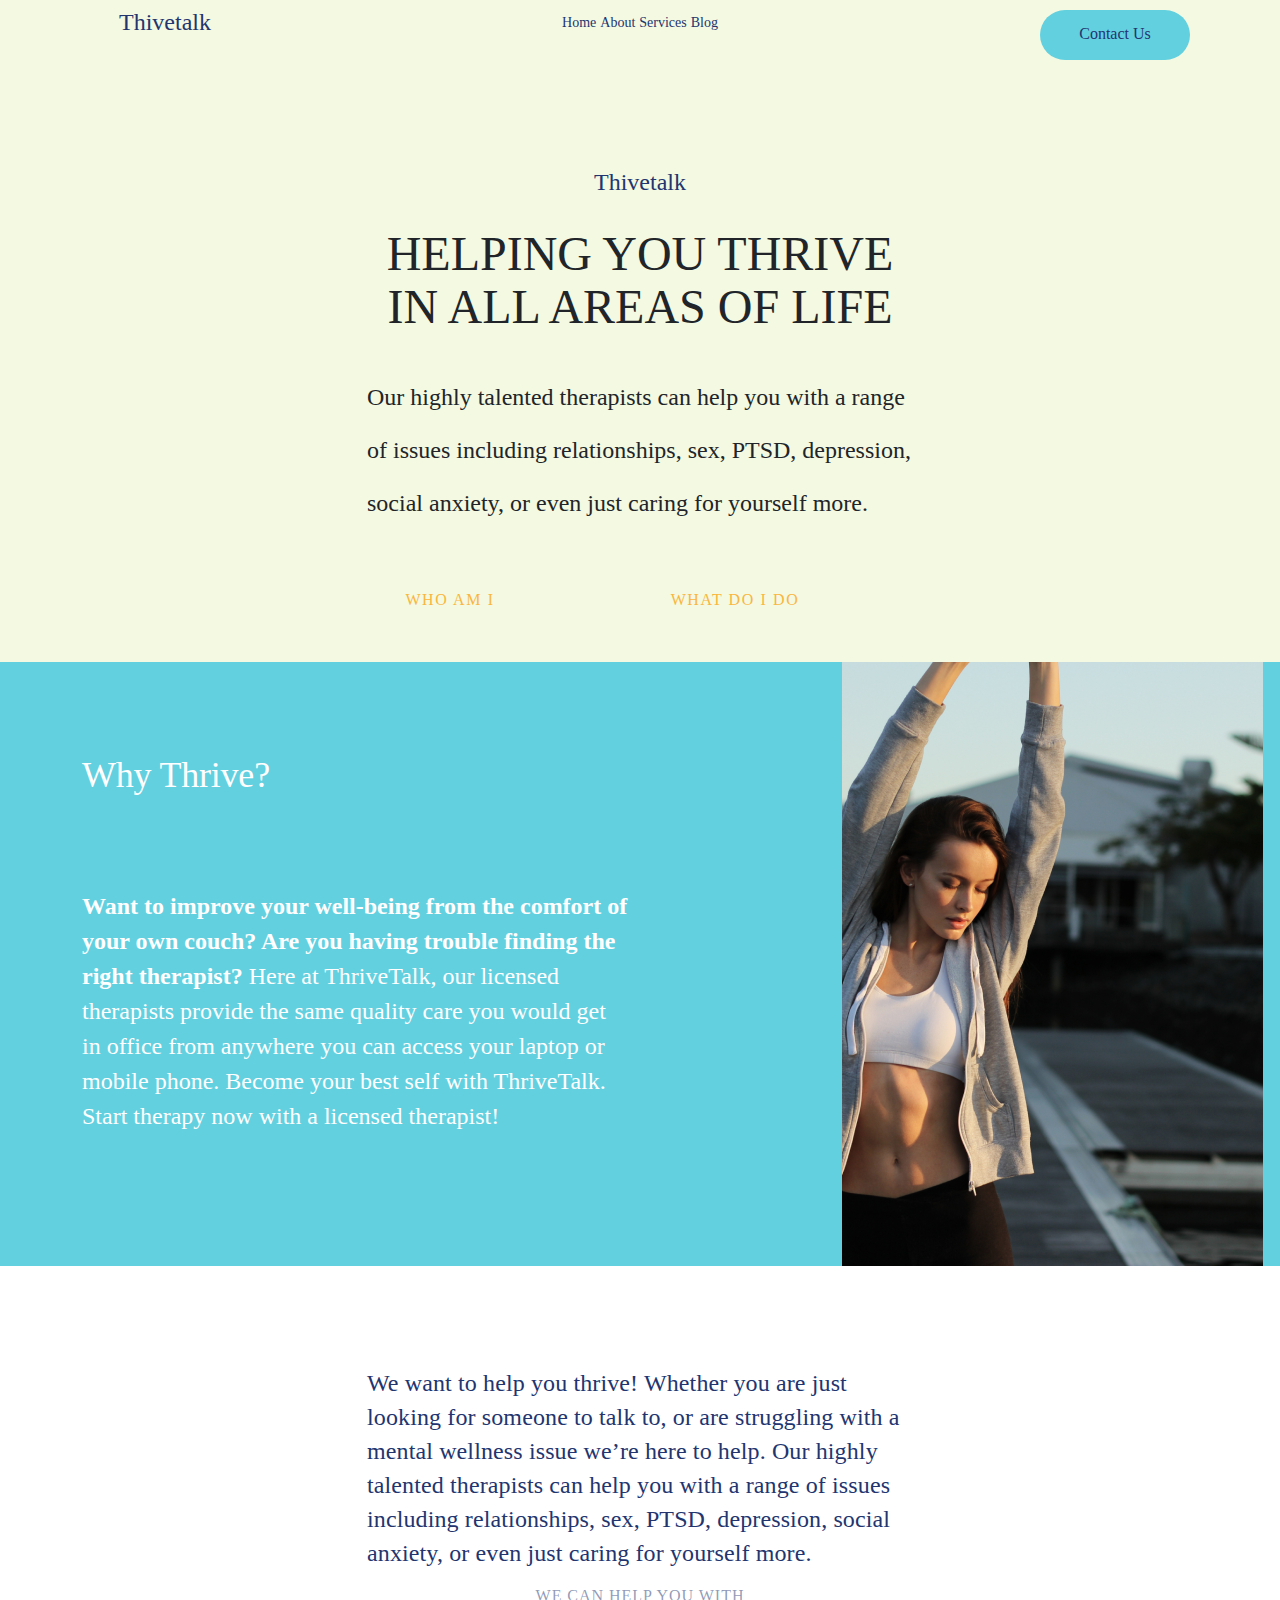
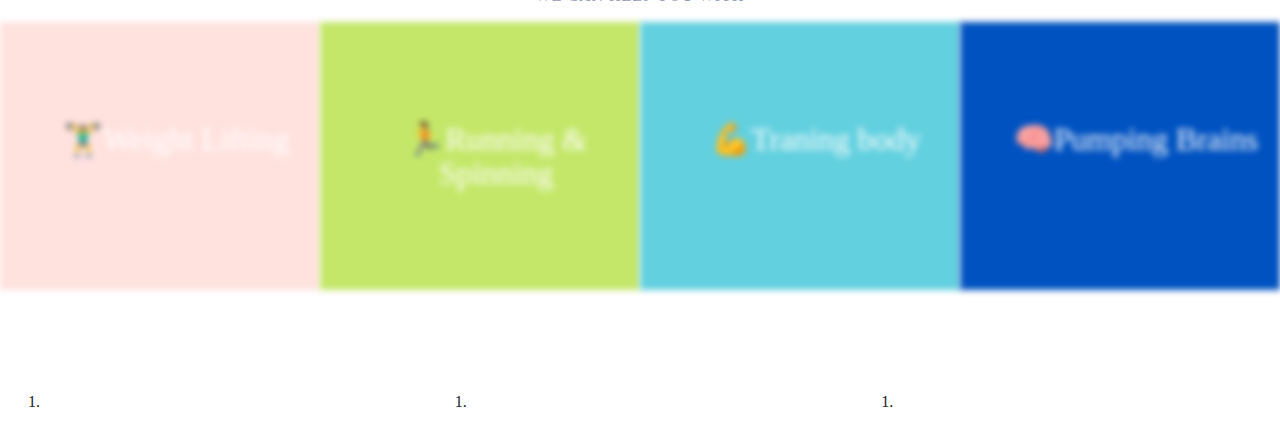
==== My_site_1/src/index.html @ 9a718f10 "Обновил сайт" ====
<!DOCTYPE html>
<html>
    <head>
        <meta charset="utf-8">
        <meta http-equiv="X-UA-Compatible" content="IE=edge">
        <title></title>
        <meta name="description" content="">
        <meta name="viewport" content="width=device-width, initial-scale=1">
        <link rel="stylesheet" href="css/normalize.css">
        <link rel="stylesheet" href="css/main.css">
        <link rel="stylesheet" href="css/bootstrap.css">
        <style>
            a{
                text-decoration: none;
            }
        </style>
    </head>
    <body>
        <div class="section box1">
            <div class="container">
                <div class="row">
                    <div class="col-lg-2 col-md-3 col-sm-3 text-center">
                        <div class="link-ease-in-out c1">
                            <a href="#" class="header-1">Thivetalk</a>
                        </div>
                    </div>
                    <div class="col-lg-4 offset-lg-2 col-md-4 offset-md-1 col-sm-6 offset-sm-0 text-center a1">
                        <div class="link-ease-in-out c1">
                            <a href="#" class="header-2">Home</a>
                            <a href="#" class="header-2">About</a>
                            <a href="#" class="header-2">Services</a>
                            <a href="#" class="header-2">Blog</a>
                        </div>
                    </div>
                    <div class="col-lg-2 col-md-3 col-sm-3 offset-lg-2 offset-md-1 offset-sm-0 text-center">
                        <div class="link-ease-in-out c1">
                            <a href="#" class="contact">Contact Us</a>
                        </div>
                    </div>
                </div>
            </div>
            <div class="container c2">
                <div class="row">
                    <div class="col-lg-4 offset-lg-4 col-md-10 offset-md-1 col-sm-12 text-center">
                        <div class="link-ease-in-out c1">
                            <a href="#" class="header-1">Thivetalk</a>
                        </div>
                    </div>
                </div>
                <div class="row c3">
                    <div class="col-lg-6 offset-lg-3 col-md-10 offset-md-1 col-sm-12 c3">
                        <h1 class="text-uppercase c3 header-3">HELPING YOU THRIVE IN ALL AREAS OF LIFE</h1>
                    </div>
                </div>
                <div class="row">
                    <div class="col-lg-6 offset-lg-3 col-md-10 offset-md-1 col-sm-12 m1">
                        <h1 class="text header-4">Our highly talented therapists can help you with a range
                            of issues including relationships, sex, PTSD, depression, social anxiety, or 
                            even just caring for yourself more.</h1>
                    </div>
                </div>
                <div class="row">
                    <div class="col-lg-2 offset-lg-3 col-md-6 col-sm-6 m1 text-center"><a href="#" class="hover1 text-uppercase text1">Who am i</a></div>
                    <div class="col-lg-2 offset-lg-1 col-md-6 col-sm-6 m1 text-center"><a href="#" class="hover1 text-uppercase text1">What do i do</a></div>
                </div>
            </div>
        </div>
        <div class="section box3">
            <div class="container">
                <div class="row">
                    <div class="col-lg-8">
                        <div class="row">
                            <div class="col-lg-6 col-md-6 col-sm-6 offset-3 offset-lg-0">
                                <h1 class="header-5 c4">Why Thrive?</h1>
                            </div>
                        </div>
                        <div class="row">
                            <div class="col-lg-9 col-md-10  col-sm-12 offset-md-1 offset-lg-0 offset-sm-0 col-12 offset-0"><p class="p1"><strong>Want to improve your well-being from the comfort 
                                of your own couch? Are you having trouble finding
                                the right therapist?</strong> Here at ThriveTalk, our licensed 
                                therapists provide the same quality care you would get 
                                in office from anywhere you can access your laptop or 
                                mobile phone. Become your best self with ThriveTalk.  
                                Start therapy now with a licensed therapist!</p></div>
                        </div>
                    </div>
                    <div class="col-lg-4 col-md-2 col-sm-2 offset-md-1 offset-sm-0 col-1 offset-0 offset-lg-0">
                        <img src="img/06 — копия.png" alt="Картинка" class="">
                    </div>
                </div>
            </div>
        </div>
        <div class="section box4">
            <div class="container">
                <div class="row">
                    <div class="col-lg-6 col-md-8 col-sm-10 offset-lg-3 offset-md-2 offset-sm-1">
                        <p class="p2 m2">We want to help you thrive! Whether you are just looking 
                            for someone to talk to, or are struggling with a mental 
                            wellness issue we’re here to help.  Our highly talented 
                            therapists can help you with a range of issues including 
                            relationships, sex, PTSD, depression, social anxiety, or 
                            even just caring for yourself more.
                        </p>
                    </div>
                </div>
                <div class="row">
                    <div class="col-lg-4 col-md-6 col-sm-8 offset-lg-4 offset-md-3 offset-sm-2">
                        <p class="text-uppercase p3">WE CAN HELP YOU WITH</p>
                    </div>
                </div>
            </div>
        </div>
        <div class="section s4">
            <div class="container-fluid">
                <div class="row">
                    <div class="col-lg-3 col-md-6 col-sm-12 color1 text-center blur-image">
                        <ol><li class="sis1 m2 text-center m3">Weight Lifting</li></ol>
                    </div>
                    <div class="col-lg-3 col-md-6 col-sm-12 color2 blur-image">
                        <ol><li class="sis1 m2 text-center m3 sis2">Running  & Spinning</li></ol>
                    </div>
                    <div class="col-lg-3 col-md-6 col-sm-12 color3 blur-image">
                        <ol><li class="sis1 m2 text-center m3 sis3">Traning body</li></ol>
                    </div>
                    <div class="col-lg-3 col-md-6 col-sm-12 color4 blur-image">
                        <ol><li class="sis1 m2 text-center m3 sis4">Pumping Brains</li></ol>
                    </div>
                </div>
            </div>
        </div>
        <div class="section">
            <div class="container-fluid">
                <div class="row">
                    <div class="col-lg-4">
                        <ol>
                            <li></li>
                        </ol>
                    </div>
                    <div class="col-lg-4">
                        <ol>
                            <li></li>
                        </ol>
                    </div>
                    <div class="col-lg-4">
                        <ol>
                            <li></li>
                        </ol>
                    </div>
                </div>
            </div>
        </div>
        <script src="" async defer></script>
    </body>
</html>
---- My_site_1/src/css/main.css ----
* {
  font-family: "Larsseit";
}
.header-2 {
  color: #22356f;
  font-size: 14px;
}
.contact {
  width: 150px;
  height: 50px;
  background: #62D0DF;
  border-radius: 50px;
  padding: 16px;
}
.con1 {
  border: 2px solid red;
}
.c1 {
  margin-top: 10px;
  z-index: 100;
  position: relative;
}
.link-ease-in-out a {
  display: inline-block;
  color: #22356f;
  /* Цвет обычной ссылки */
  line-height: 1;
  text-decoration: none;
  /* Убираем подчеркивание */
  cursor: pointer;
}
.link-ease-in-out a:after {
  background-color: #22356f;
  /* Цвет линии при наведении на нее курсора мыши */
  display: block;
  content: "";
  height: 2px;
  /* Высота линии */
  width: 0%;
  -webkit-transition: width 0.3s ease-in-out;
  -moz--transition: width 0.3s ease-in-out;
  transition: width 0.3s ease-in-out;
}
.link-ease-in-out a:hover:after,
.link-ease-in-out a:focus:after {
  width: 100%;
}
.header-1 {
  color: #62d0df;
  font-size: 24px;
  text-align: left;
}
.b1 {
  border: 2px solid red;
}
.box1 {
  background-color: #F4F9E2;
}
.c2 {
  margin-top: 100px;
}
.header-3 {
  font-size: 48px;
  margin-top: 30px;
  line-height: 53px;
  text-align: center;
}
.header-4 {
  font-size: 24px;
  margin-top: 30px;
  line-height: 53px;
  font-weight: 400;
  text-align: left;
}
.box3 {
  background-color: #62D0DF;
}
.c4 {
  margin-top: 100px;
  margin-bottom: 100px;
  font-size: 36px;
  line-height: 27px;
  letter-spacing: -0.006em;
  color: #FFFFFF;
  text-align: left;
}
.p1 {
  font-size: 24px;
  line-height: 35px;
  color: #FFFFFF;
}
.m1 {
  margin-bottom: 50px;
}
.img3 {
  margin-bottom: 50px;
}
.hover1 {
  color: #FAB63E;
  /* Цвет текста */
  background: #F4F9E2;
  /* Цвет фона */
  padding: 10px;
  /* Поля вокруг текста */
  -webkit-transition: 0.5s linear;
  transition: 0.5s linear;
  /* Время изменения */
}
.hover1:hover {
  color: #ffffff;
  /* Цвет текста */
  background: #F9B640;
  /* Цвет фона */
}
.text1 {
  text-decoration: none;
  font-size: 16px;
  line-height: 23px;
  -webkit-box-align: center;
      -ms-flex-align: center;
          align-items: center;
  letter-spacing: 0.1em;
}
.box4 {
  background-color: #ffffff;
}
.p2 {
  font-size: 24px;
  line-height: 34px;
  letter-spacing: 0.005em;
  color: #22356F;
}
.m2 {
  margin-top: 100px;
}
.p3 {
  font-style: normal;
  font-weight: 400;
  font-size: 16px;
  line-height: 20px;
  text-align: center;
  letter-spacing: 0.06em;
  color: rgba(34, 53, 111, 0.5);
}
.color1 {
  background-color: #FFE2DE;
}
.color2 {
  background-color: #C4E769;
}
.color3 {
  background-color: #62D0DF;
}
.color4 {
  background-color: #0052C1;
}
.sis1 {
  color: #ffffff;
  list-style-type: none;
  font-size: 32px;
  line-height: 34px;
  letter-spacing: -0.006em;
  color: #FFFFFF;
}
.sis1::before {
  content: "🏋️‍♂️";
  color: #000000;
}
.sis2::before {
  content: "🏃";
  color: #000000;
}
.sis3::before {
  content: "💪";
  color: #000000;
}
.sis4::before {
  content: "🧠";
  color: #000000;
}
.m3 {
  margin-bottom: 100px;
}
.blur-image {
  -webkit-filter: blur(3px);
          filter: blur(3px);
  /* Размытие изображения */
  -webkit-transition: 0.5s;
  transition: 0.5s;
  /* Время перехода */
}
.blur-image:hover {
  -webkit-filter: blur(0);
          filter: blur(0);
  /* Отменяем размытие */
}
.s4 {
  margin-bottom: 100px;
}
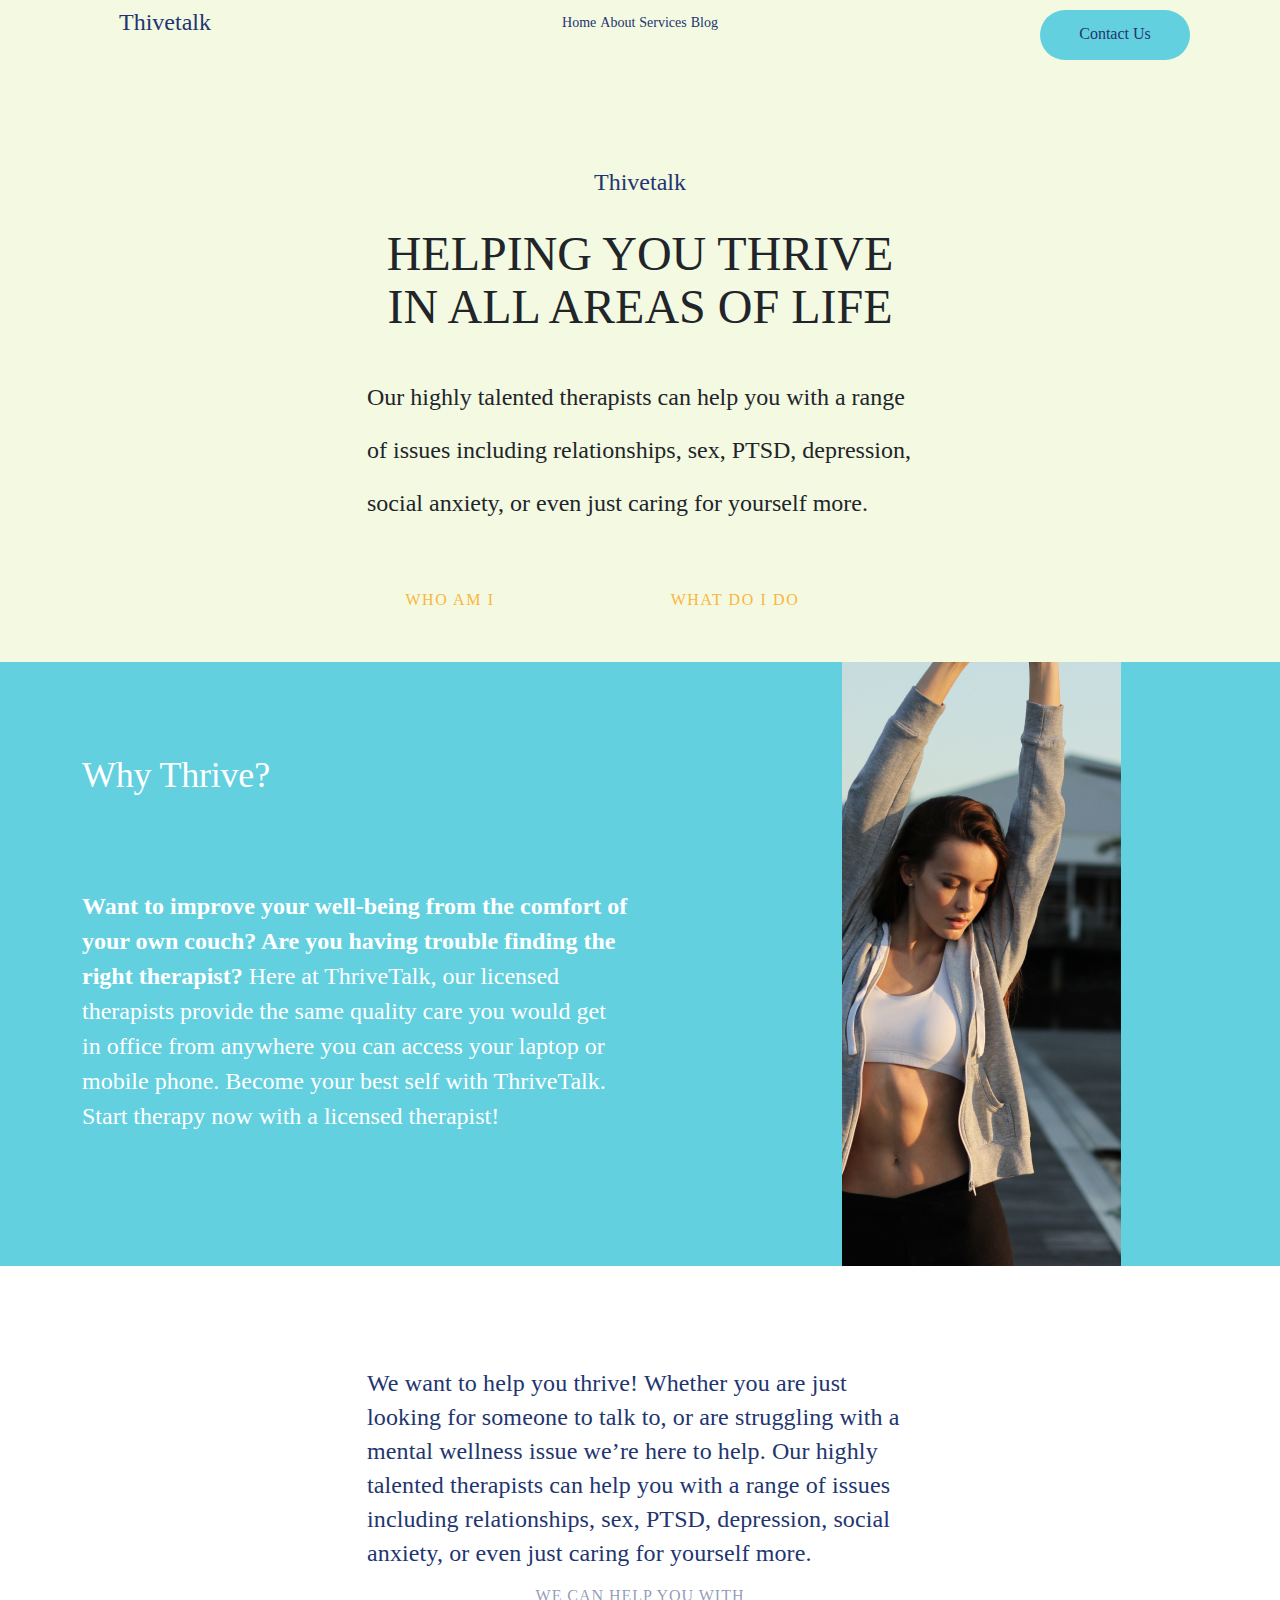
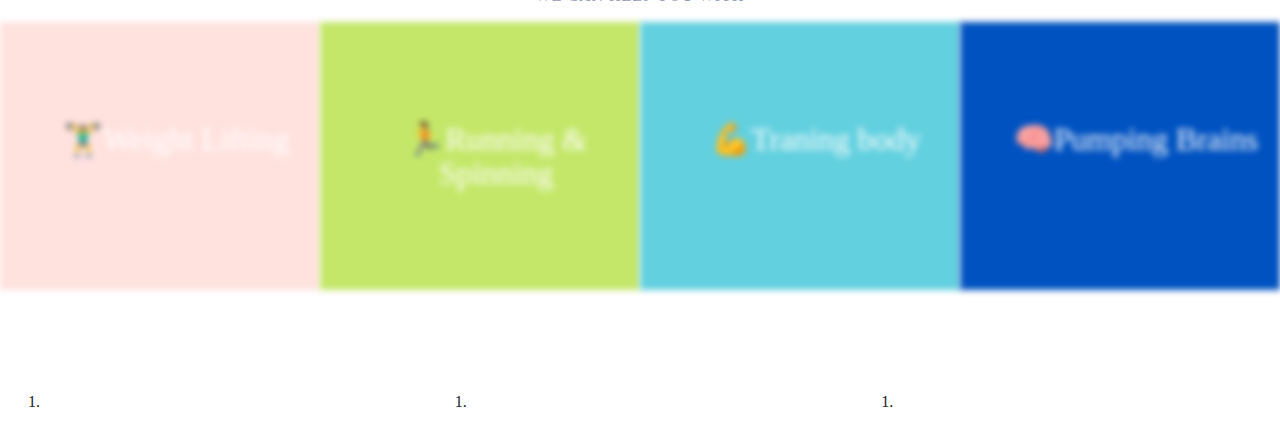
==== commit c163154d: "Поменял картинку для телефона" ====
--- a/My_site_1/src/index.html
+++ b/My_site_1/src/index.html
@@ -85,8 +85,11 @@
                         </div>
                     </div>
                     <div class="col-lg-4 col-md-2 col-sm-2 offset-md-1 offset-sm-0 col-1 offset-0 offset-lg-0">
-                        <img src="img/06 — копия.png" alt="Картинка" class="">
+                        <img src="img/06_2.png" alt="Картинка">
                     </div>
+                    <!-- <div class="col-1 offset-0">
+                        <img src="img/06_2.png" alt="Картинка">
+                    </div> -->
                 </div>
             </div>
         </div>
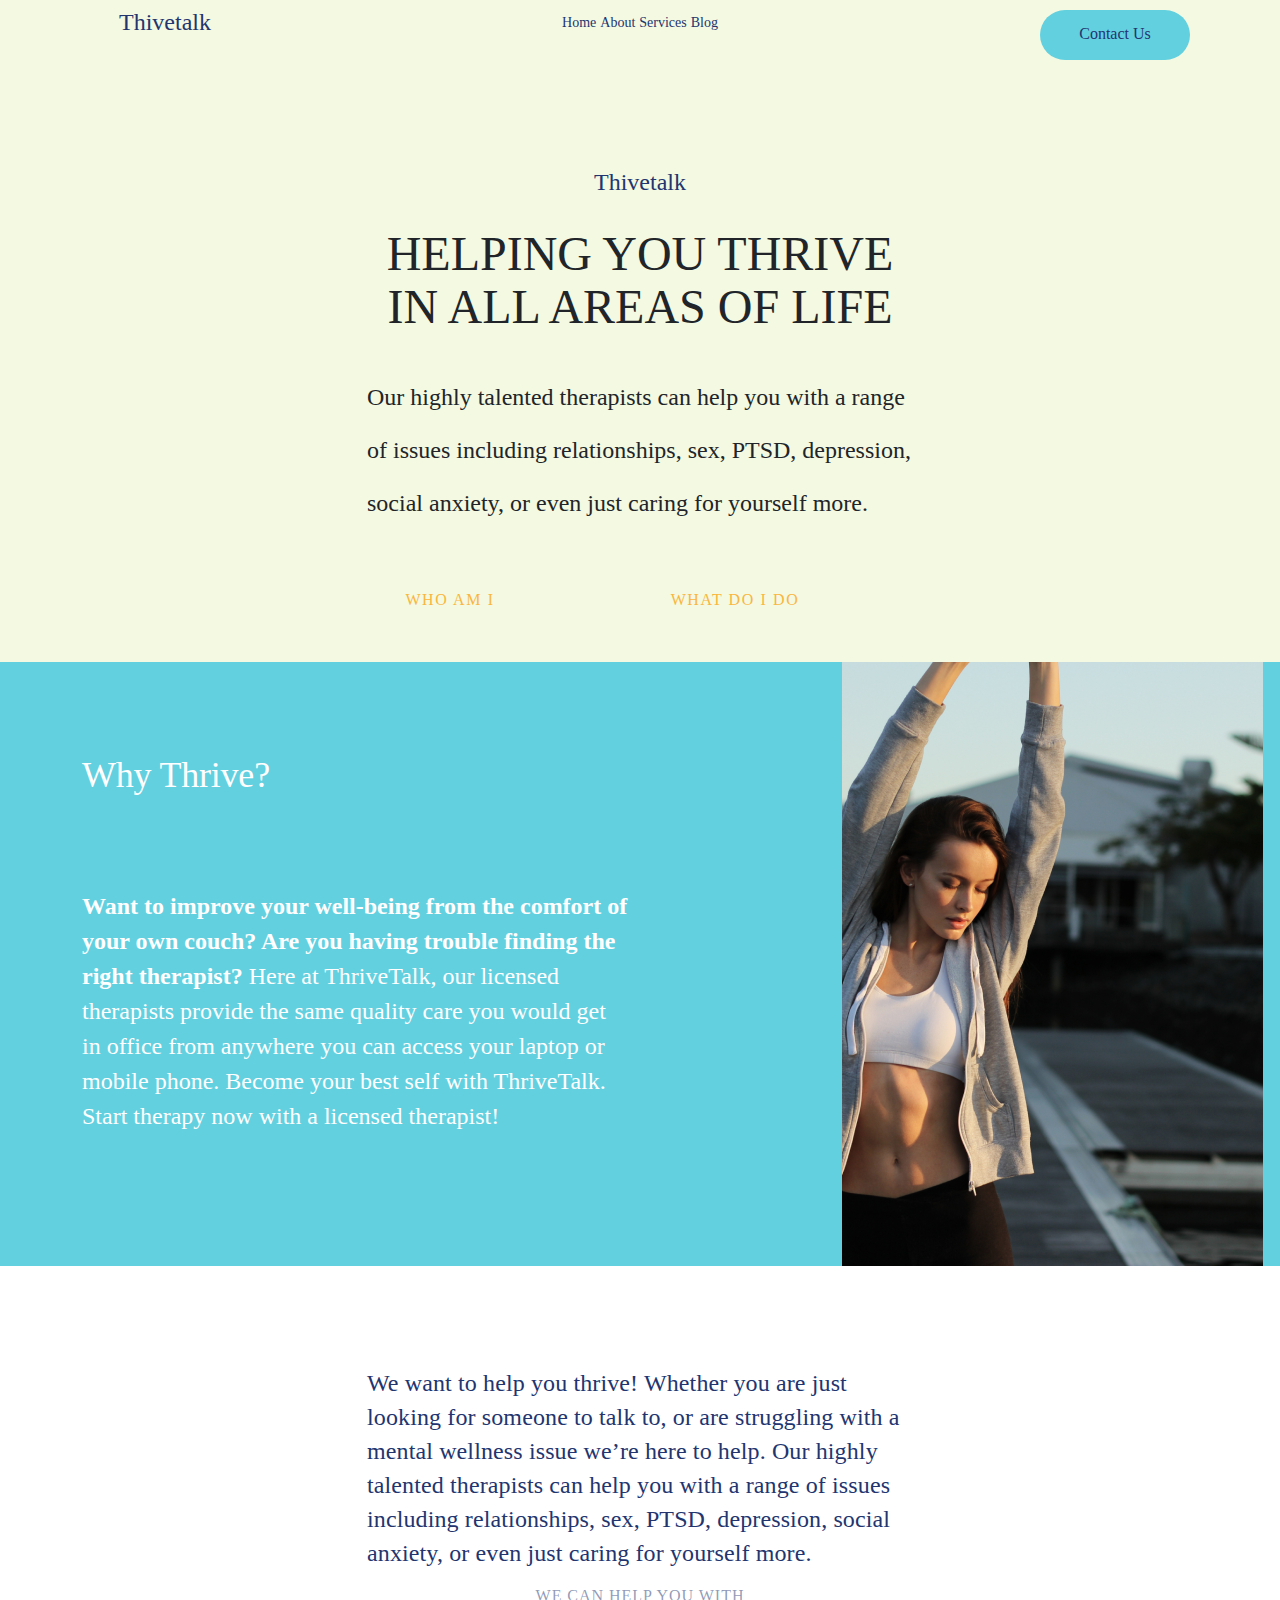
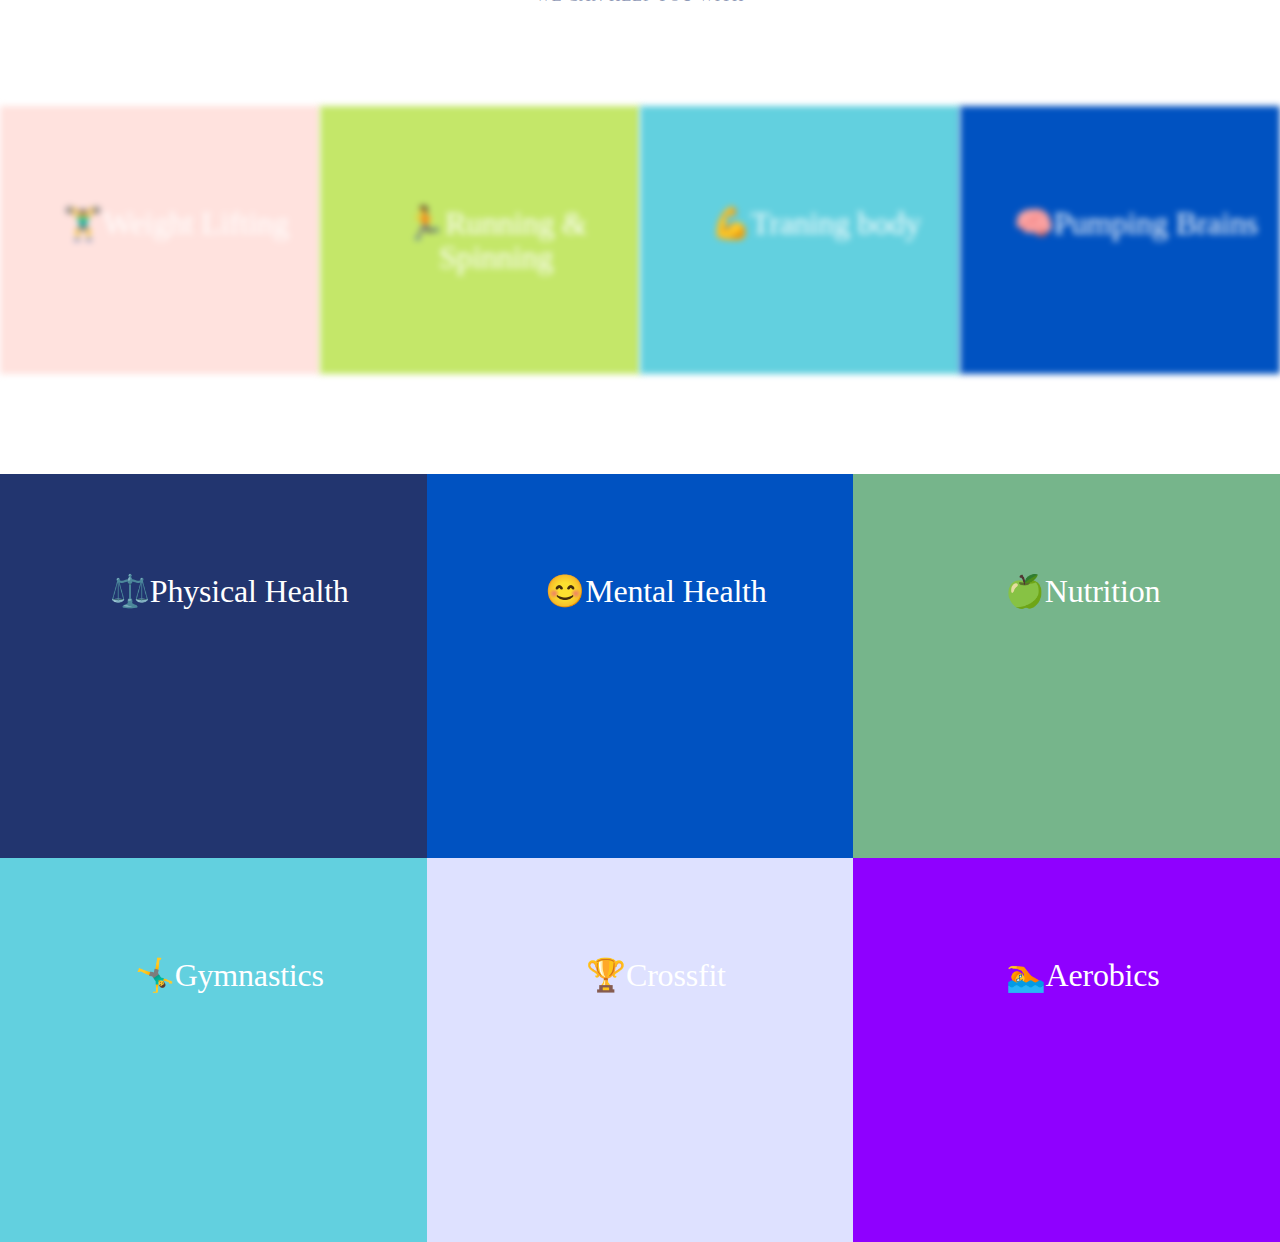
==== commit da1e701f: "Обновил сайт" ====
--- a/My_site_1/src/index.html
+++ b/My_site_1/src/index.html
@@ -24,7 +24,7 @@
                             <a href="#" class="header-1">Thivetalk</a>
                         </div>
                     </div>
-                    <div class="col-lg-4 offset-lg-2 col-md-4 offset-md-1 col-sm-6 offset-sm-0 text-center a1">
+                    <div class="col-lg-4 offset-lg-2 col-md-4 offset-md-1 col-sm-6 offset-sm-0 col-6 offset-3 text-center a1">
                         <div class="link-ease-in-out c1">
                             <a href="#" class="header-2">Home</a>
                             <a href="#" class="header-2">About</a>
@@ -32,7 +32,7 @@
                             <a href="#" class="header-2">Blog</a>
                         </div>
                     </div>
-                    <div class="col-lg-2 col-md-3 col-sm-3 offset-lg-2 offset-md-1 offset-sm-0 text-center">
+                    <div class="col-lg-2 col-md-3 col-sm-3 offset-lg-2 offset-md-1 offset-sm-0 col-3 offset-4 text-center">
                         <div class="link-ease-in-out c1">
                             <a href="#" class="contact">Contact Us</a>
                         </div>
@@ -41,27 +41,27 @@
             </div>
             <div class="container c2">
                 <div class="row">
-                    <div class="col-lg-4 offset-lg-4 col-md-10 offset-md-1 col-sm-12 text-center">
+                    <div class="col-lg-4 offset-lg-4 col-md-10 offset-md-1 col-sm-12 col-12 offset-0 text-center">
                         <div class="link-ease-in-out c1">
                             <a href="#" class="header-1">Thivetalk</a>
                         </div>
                     </div>
                 </div>
                 <div class="row c3">
-                    <div class="col-lg-6 offset-lg-3 col-md-10 offset-md-1 col-sm-12 c3">
+                    <div class="col-lg-6 offset-lg-3 col-md-10 offset-md-1 col-sm-12 col-12 offset-0 c3">
                         <h1 class="text-uppercase c3 header-3">HELPING YOU THRIVE IN ALL AREAS OF LIFE</h1>
                     </div>
                 </div>
                 <div class="row">
-                    <div class="col-lg-6 offset-lg-3 col-md-10 offset-md-1 col-sm-12 m1">
+                    <div class="col-lg-6 offset-lg-3 col-md-10 offset-md-1 col-sm-12  col-12 offset-0 m1">
                         <h1 class="text header-4">Our highly talented therapists can help you with a range
                             of issues including relationships, sex, PTSD, depression, social anxiety, or 
                             even just caring for yourself more.</h1>
                     </div>
                 </div>
                 <div class="row">
-                    <div class="col-lg-2 offset-lg-3 col-md-6 col-sm-6 m1 text-center"><a href="#" class="hover1 text-uppercase text1">Who am i</a></div>
-                    <div class="col-lg-2 offset-lg-1 col-md-6 col-sm-6 m1 text-center"><a href="#" class="hover1 text-uppercase text1">What do i do</a></div>
+                    <div class="col-lg-2 offset-lg-3 col-md-6 col-sm-6 m1 col-6 offset-0 text-center"><a href="#" class="hover1 text-uppercase text1">Who am i</a></div>
+                    <div class="col-lg-2 offset-lg-1 col-md-6 col-sm-6 m1 col-6 offset-0 text-center"><a href="#" class="hover1 text-uppercase text1">What do i do</a></div>
                 </div>
             </div>
         </div>
@@ -70,12 +70,12 @@
                 <div class="row">
                     <div class="col-lg-8">
                         <div class="row">
-                            <div class="col-lg-6 col-md-6 col-sm-6 offset-3 offset-lg-0">
+                            <div class="col-lg-6 col-md-6 col-sm-6 offset-3 col-6 offset-lg-0">
                                 <h1 class="header-5 c4">Why Thrive?</h1>
                             </div>
                         </div>
                         <div class="row">
-                            <div class="col-lg-9 col-md-10  col-sm-12 offset-md-1 offset-lg-0 offset-sm-0 col-12 offset-0"><p class="p1"><strong>Want to improve your well-being from the comfort 
+                            <div class="col-lg-9 col-md-8  col-sm-12 offset-md-1 offset-lg-0 offset-sm-0 col-12 offset-0"><p class="p1"><strong>Want to improve your well-being from the comfort 
                                 of your own couch? Are you having trouble finding
                                 the right therapist?</strong> Here at ThriveTalk, our licensed 
                                 therapists provide the same quality care you would get 
@@ -84,8 +84,8 @@
                                 Start therapy now with a licensed therapist!</p></div>
                         </div>
                     </div>
-                    <div class="col-lg-4 col-md-2 col-sm-2 offset-md-1 offset-sm-0 col-1 offset-0 offset-lg-0">
-                        <img src="img/06_2.png" alt="Картинка">
+                    <div class="col-lg-4 col-md-10 col-sm-12 offset-md-1 offset-sm-0 col-12 offset-0 offset-lg-0">
+                        <img src="img/06 — копия.png" alt="Картинка">
                     </div>
                     <!-- <div class="col-1 offset-0">
                         <img src="img/06_2.png" alt="Картинка">
@@ -134,19 +134,32 @@
         <div class="section">
             <div class="container-fluid">
                 <div class="row">
-                    <div class="col-lg-4">
+                    <div class="col-lg-4 text-center color5">
+                        <ol><li class="sis sis1 sis5 m2 m4">Physical Health</li></ol>
+                    </div>
+                    <div class="col-lg-4 text-center color6">
                         <ol>
-                            <li></li>
+                            <li class="sis sis1 sis6 m2 m4">Mental Health</li>
                         </ol>
                     </div>
-                    <div class="col-lg-4">
+                    <div class="col-lg-4 text-center color7">
                         <ol>
-                            <li></li>
+                            <li class="sis sis1 sis7 m2 m4">Nutrition</li>
                         </ol>
                     </div>
-                    <div class="col-lg-4">
+                </div>
+                <div class="row">
+                    <div class="col-lg-4 text-center color8">
+                        <ol><li class="sis sis1 sis8 m2 m4">Gymnastics</li></ol>
+                    </div>
+                    <div class="col-lg-4 text-center color9">
                         <ol>
-                            <li></li>
+                            <li class="sis sis1 sis9 m2 m4">Crossfit</li>
+                        </ol>
+                    </div>
+                    <div class="col-lg-4 text-center color10">
+                        <ol>
+                            <li class="sis sis1 sis10 m2 m4">Aerobics</li>
                         </ol>
                     </div>
                 </div>
--- a/My_site_1/src/css/main.css
+++ b/My_site_1/src/css/main.css
@@ -141,6 +141,7 @@
   text-align: center;
   letter-spacing: 0.06em;
   color: rgba(34, 53, 111, 0.5);
+  margin-bottom: 100px;
 }
 .color1 {
   background-color: #FFE2DE;
@@ -149,10 +150,40 @@
   background-color: #C4E769;
 }
 .color3 {
+  background-color: #62d0df;
+}
+.color4 {
+  background-color: #0052c1;
+}
+.color5 {
+  background-color: #22356f;
+  -webkit-transition: 0.5s linear;
+  transition: 0.5s linear;
+}
+.color6 {
+  background-color: #0052c1;
+  -webkit-transition: 0.5s linear;
+  transition: 0.5s linear;
+}
+.color7 {
+  background-color: #76B58B;
+  -webkit-transition: 0.5s linear;
+  transition: 0.5s linear;
+}
+.color8 {
   background-color: #62D0DF;
-}
-.color4 {
-  background-color: #0052C1;
+  -webkit-transition: 0.5s linear;
+  transition: 0.5s linear;
+}
+.color9 {
+  background-color: #DEE1FFff;
+  -webkit-transition: 0.5s linear;
+  transition: 0.5s linear;
+}
+.color10 {
+  background-color: #8F00FF;
+  -webkit-transition: 0.5s linear;
+  transition: 0.5s linear;
 }
 .sis1 {
   color: #ffffff;
@@ -197,3 +228,72 @@
 .s4 {
   margin-bottom: 100px;
 }
+.m4 {
+  margin-bottom: 250px;
+}
+.sis5::before {
+  content: "⚖️";
+  color: #000000;
+}
+.sis6::before {
+  content: "😊";
+  color: #000000;
+}
+.sis7::before {
+  content: "🍏";
+  color: #000000;
+}
+.sis8::before {
+  content: "🤸‍♂️";
+  color: #000000;
+}
+.sis9::before {
+  content: "🏆";
+  color: #000000;
+}
+.sis10::before {
+  content: "🏊";
+  color: #000000;
+}
+.color7:hover {
+  background-image: url(https://www.parkinson.org/sites/default/files/PD-diet.png);
+  -webkit-transition: 0.5s linear;
+  transition: 0.5s linear;
+  background-position: center;
+}
+.color5:hover {
+  background-image: url(https://t3.ftcdn.net/jpg/04/61/46/70/360_F_461467085_HMS2c7U5iI0TF8o0aIBfzR4RvlPhcKTz.jpg);
+  -webkit-transition: 0.5s linear;
+  transition: 0.5s linear;
+  background-position: center;
+}
+.color6:hover {
+  background-image: url(http://momentousinstitute.org//assets/site/blog/Mental-Health-For-Adults.jpg);
+  -webkit-transition: 0.5s linear;
+  transition: 0.5s linear;
+  background-position: center;
+}
+.color8:hover {
+  background-image: url(https://ih1.redbubble.net/image.660581543.4738/farp,small,wall_texture,product,750x1000.u2.jpg);
+  -webkit-transition: 0.5s linear;
+  transition: 0.5s linear;
+  background-position: center;
+}
+.color9:hover {
+  background-image: url(https://ae01.alicdn.com/kf/Haa94a33a56f5480aae608dee47fe2200M/Gym-Wall-Decal-Custom-Fitness-Decor-Workout-Art-Vinyl-Sticker-Gorilla-Gym-Quote-Stickers-Motivation-Crossfit.jpg);
+  -webkit-transition: 0.5s linear;
+  transition: 0.5s linear;
+  background-position: center;
+}
+.color10:hover {
+  background-image: url(https://st4.depositphotos.com/2885805/20216/v/600/depositphotos_202168618-stock-illustration-aqua-aerobics-isometric-composition.jpg);
+  -webkit-transition: 0.5s linear;
+  transition: 0.5s linear;
+  background-position: center;
+}
+.wmax {
+  width: 100%;
+}
+.sis:hover {
+  color: black;
+}
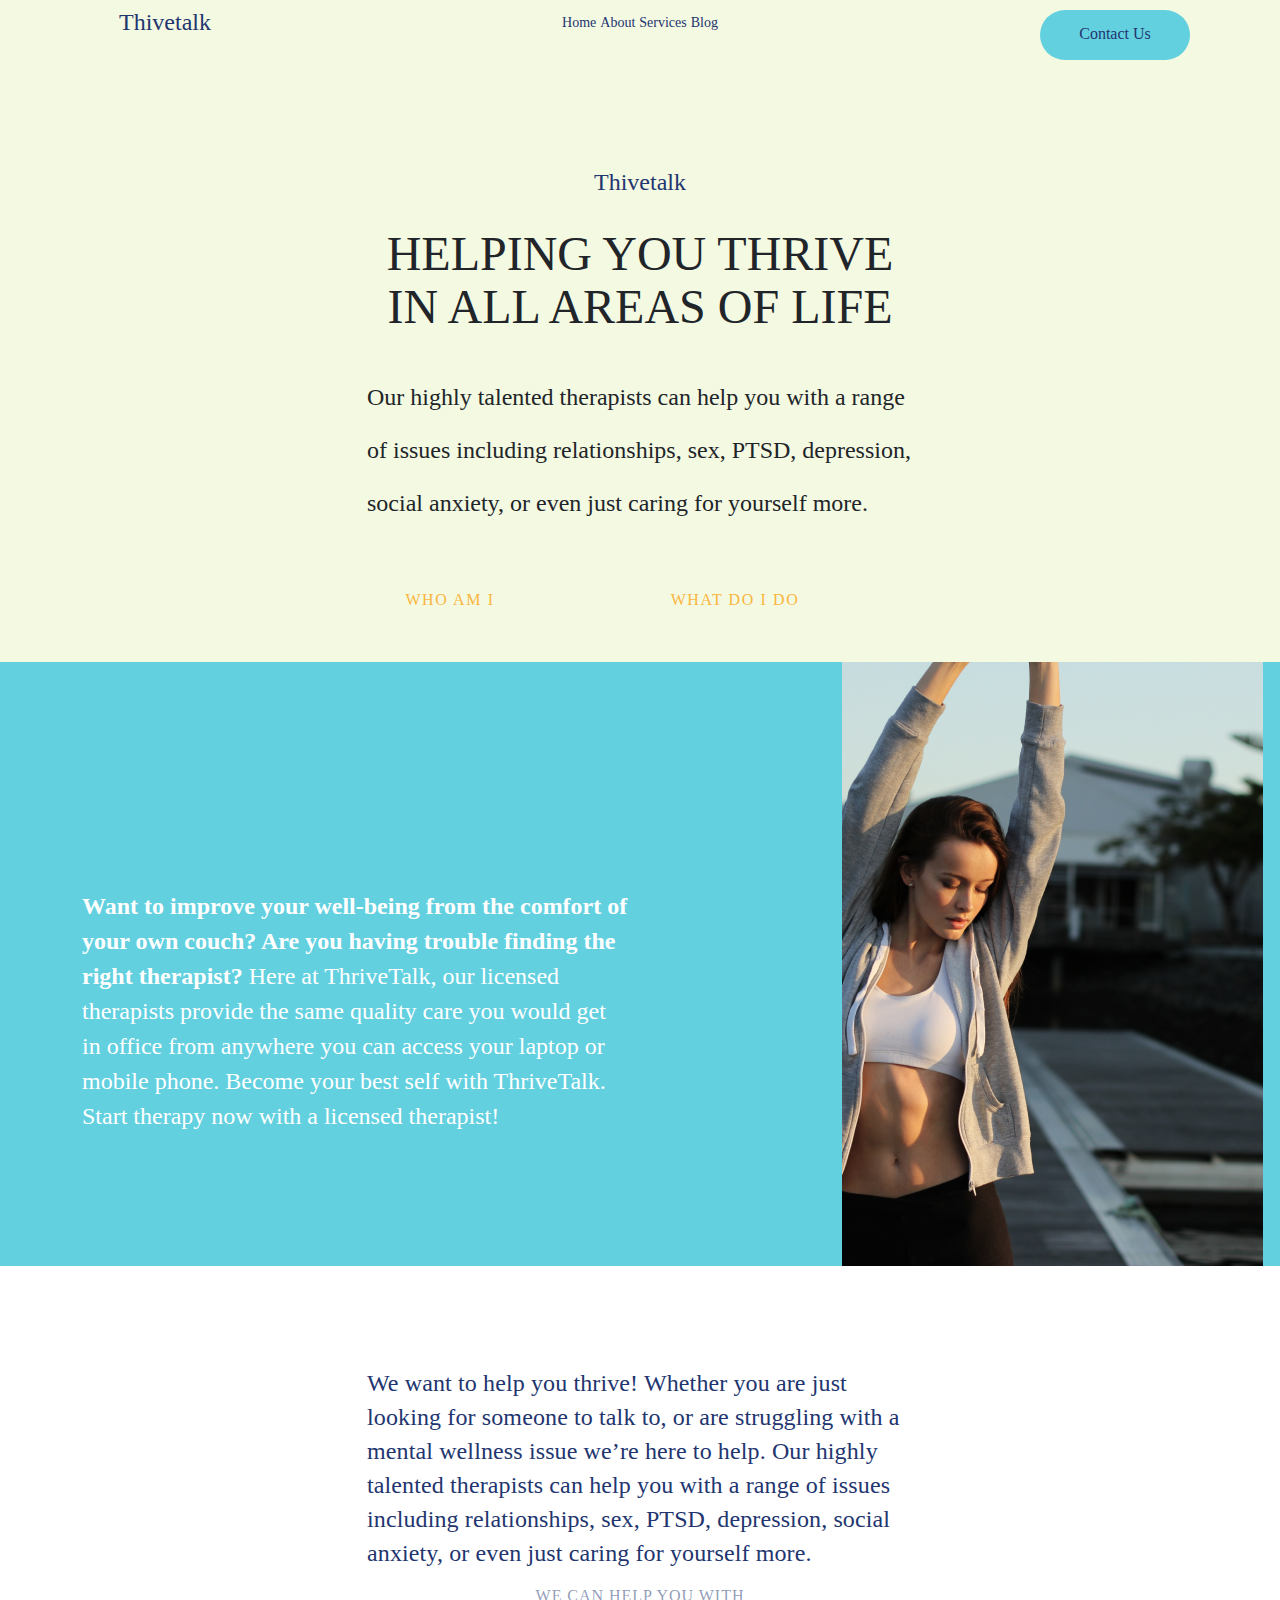
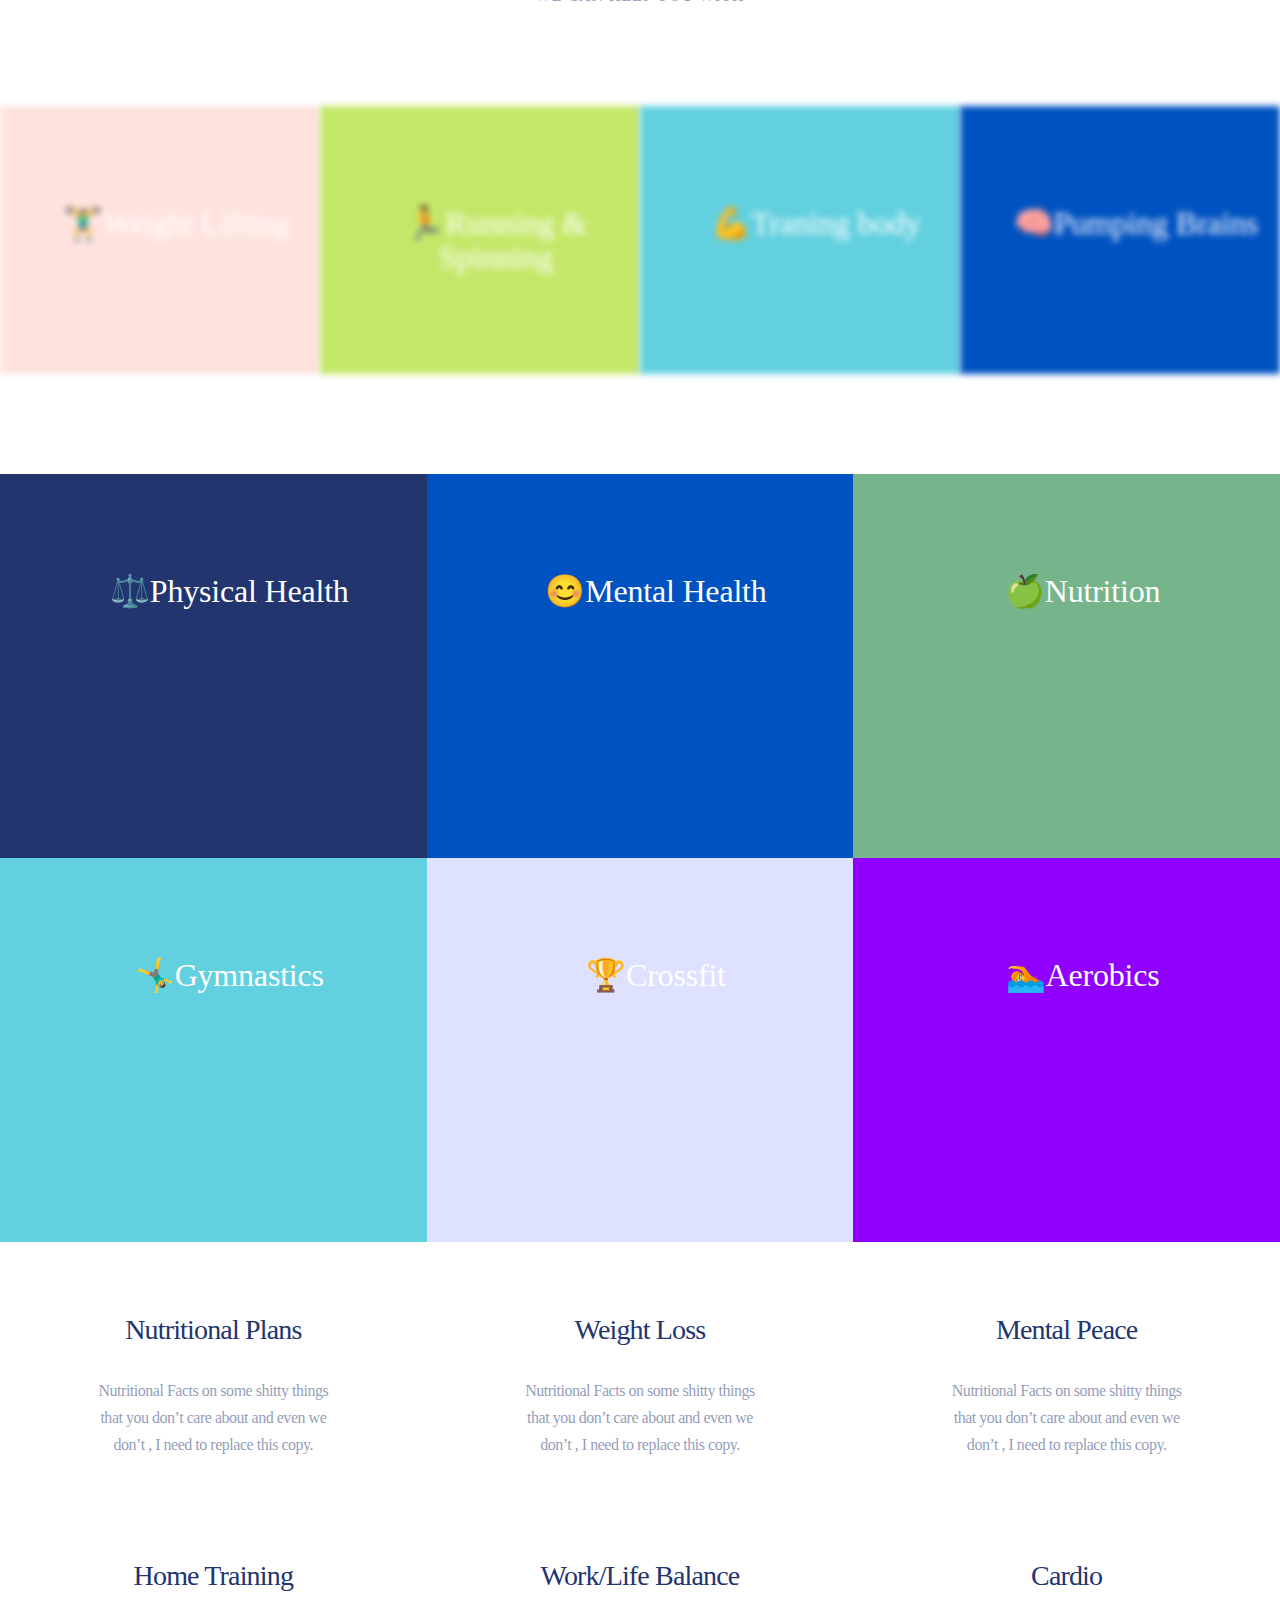
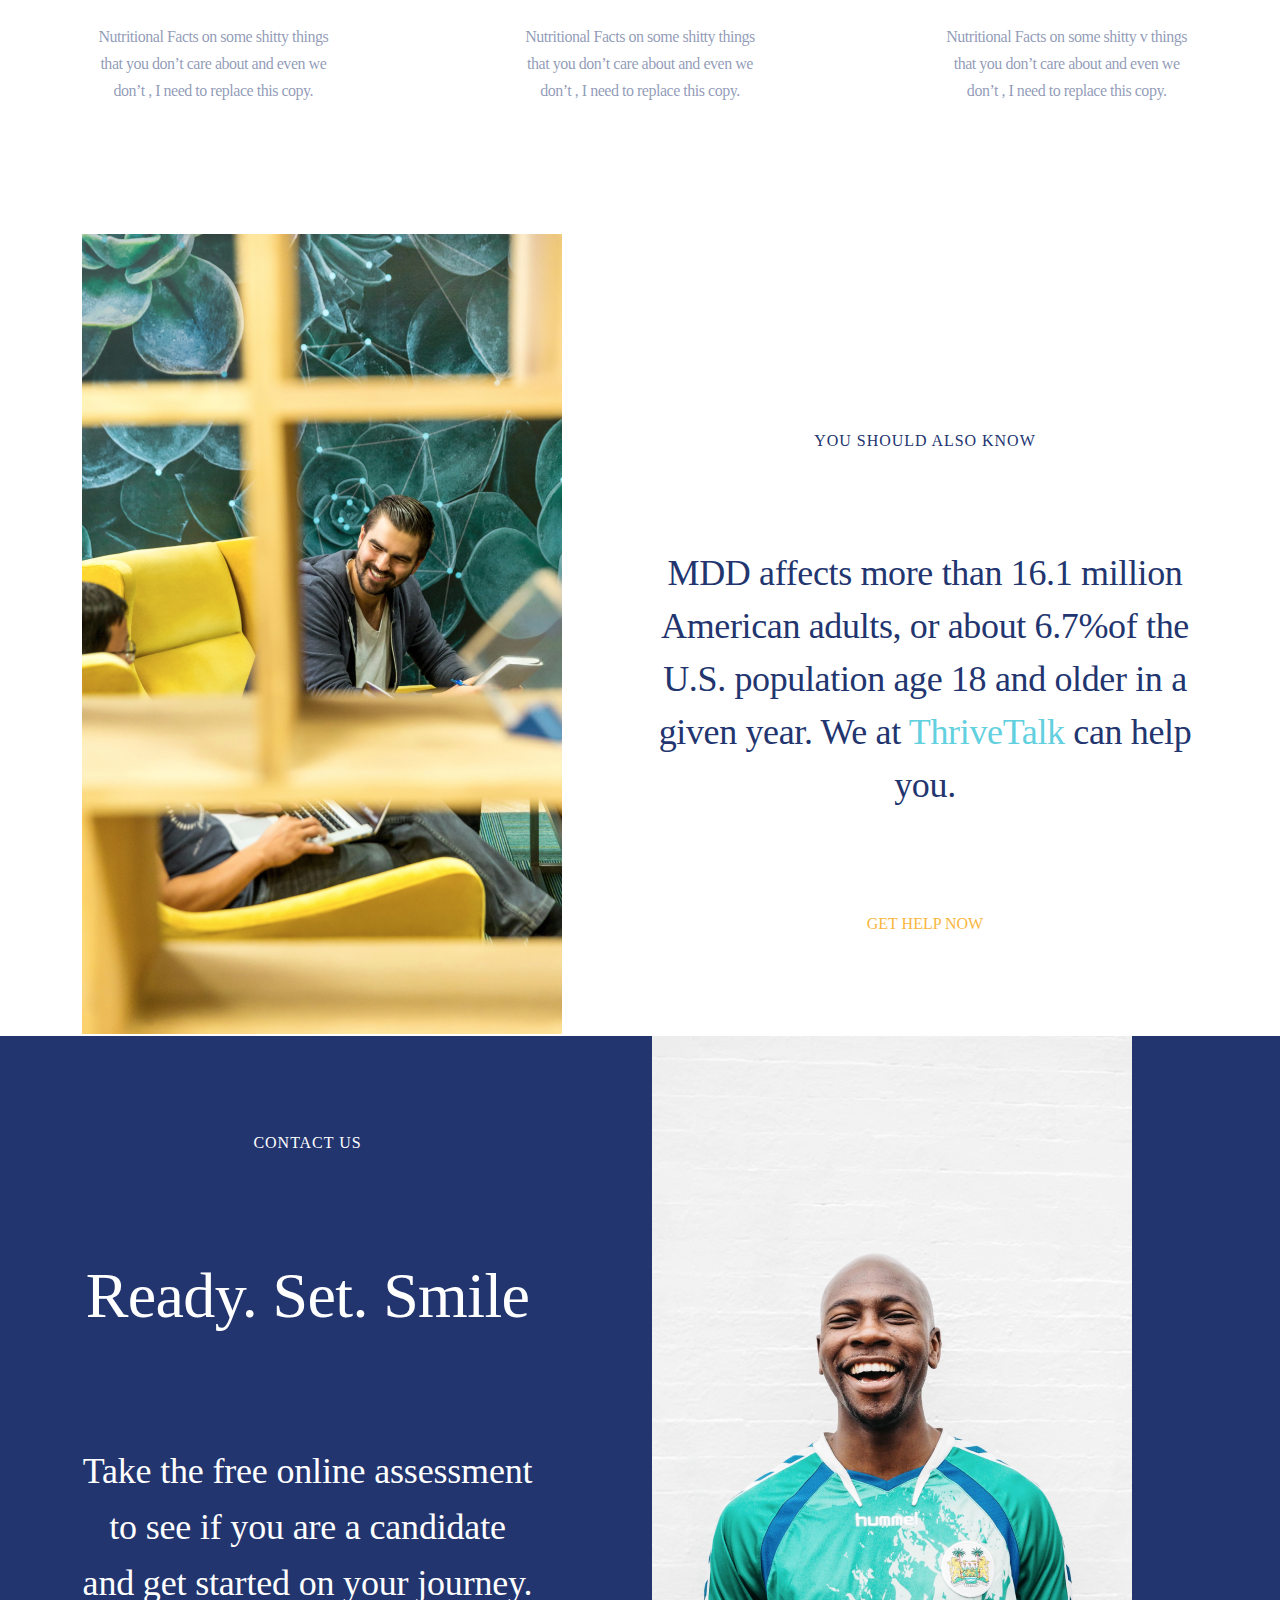
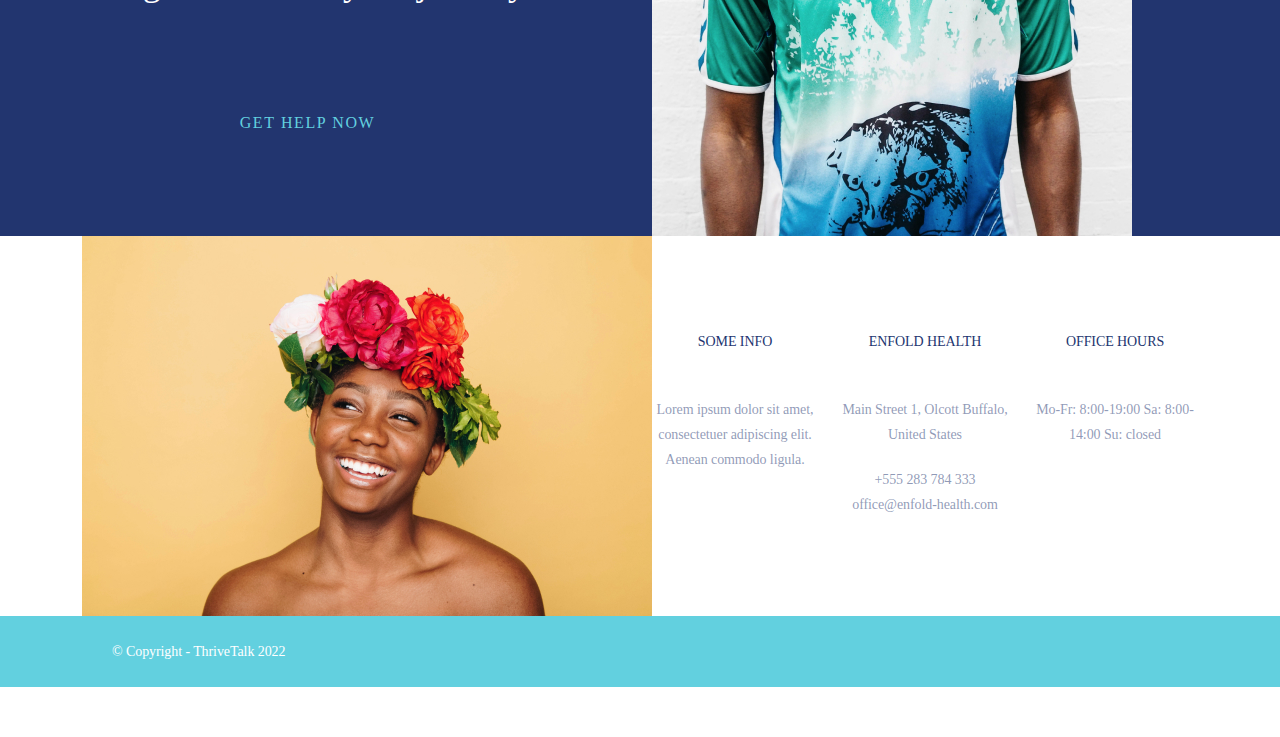
==== commit 80c07919: "Закончил делать сайт well done" ====
--- a/My_site_1/src/index.html
+++ b/My_site_1/src/index.html
@@ -134,35 +134,141 @@
         <div class="section">
             <div class="container-fluid">
                 <div class="row">
-                    <div class="col-lg-4 text-center color5">
+                    <div class="col-lg-4 col-md-6 col-sm-12 text-center color5">
                         <ol><li class="sis sis1 sis5 m2 m4">Physical Health</li></ol>
                     </div>
-                    <div class="col-lg-4 text-center color6">
+                    <div class="col-lg-4 col-md-6 col-sm-12 text-center color6">
                         <ol>
                             <li class="sis sis1 sis6 m2 m4">Mental Health</li>
                         </ol>
                     </div>
-                    <div class="col-lg-4 text-center color7">
+                    <div class="col-lg-4 col-md-6 col-sm-12 text-center color7">
                         <ol>
                             <li class="sis sis1 sis7 m2 m4">Nutrition</li>
                         </ol>
                     </div>
-                </div>
-                <div class="row">
-                    <div class="col-lg-4 text-center color8">
+                    <div class="col-lg-4 col-md-6 col-sm-12 text-center color8">
                         <ol><li class="sis sis1 sis8 m2 m4">Gymnastics</li></ol>
                     </div>
-                    <div class="col-lg-4 text-center color9">
-                        <ol>
-                            <li class="sis sis1 sis9 m2 m4">Crossfit</li>
-                        </ol>
-                    </div>
-                    <div class="col-lg-4 text-center color10">
+                    <div class="col-lg-4 col-md-6 col-sm-12 text-center color9">
+                        <ol>
+                            <li class="sis1 sis9 m2 m4">Crossfit</li>
+                        </ol>
+                    </div>
+                    <div class="col-lg-4 col-md-6 col-sm-12 text-center color10">
                         <ol>
                             <li class="sis sis1 sis10 m2 m4">Aerobics</li>
                         </ol>
                     </div>
                 </div>
+            </div>
+        </div>
+        <div class="section m1">
+            <div class="container-fluid">
+                <div class="row">
+                    <div class="col-lg-4 col-md-6 col-sm-12 text-center">
+                        <p class="g1">Nutritional Plans</p>
+                        <p class="g2">Nutritional Facts on some shitty 
+                            things that you don’t care about and even 
+                            we don’t , I need to replace this copy.</p>
+                    </div>
+                    <div class="col-lg-4 col-md-6 col-sm-12 text-center">
+                        <p class="g1">Weight Loss</p>
+                        <p class="g2">Nutritional Facts on some shitty 
+                            things that you don’t care about and even we 
+                            don’t , I need to replace this copy.</p>
+                    </div>
+                    <div class="col-lg-4 col-md-6 col-sm-12 text-center">
+                        <p class="g1">Mental Peace</p>
+                        <p class="g2">Nutritional Facts on some shitty things 
+                            that you don’t care about and even we don’t , 
+                            I need to replace this copy.</p>
+                    </div>
+                    <div class="col-lg-4 col-md-6 col-sm-12 text-center">
+                        <p class="g1">Home Training</p>
+                        <p class="g2">Nutritional Facts on some shitty 
+                            things that you don’t care about and even we 
+                            don’t , I need to replace this copy.</p>
+                    </div>
+                    <div class="col-lg-4 col-md-6 col-sm-12 text-center">
+                        <p class="g1">Work/Life Balance</p>
+                        <p class="g2">Nutritional Facts on some shitty 
+                            things that you don’t care about and even 
+                            we don’t , I need to replace this copy.</p>
+                    </div>
+                    <div class="col-lg-4 col-md-6 col-sm-12 text-center">
+                        <p class="g1">Cardio</p>
+                        <p class="g2">Nutritional Facts on some shitty v
+                            things that you don’t care about and even 
+                            we don’t , I need to replace this copy.</p>
+                </div>
+            </div>
+        </div>
+        <div class="section m2">
+            <div class="container">
+                <div class="row">
+                    <div class="col-lg-5 col-md-12 col-sm-12 col-12 offset-0 text-center">
+                        <img src="img/img1.jpg" alt="Картинка">
+                    </div>
+                    <div class="col-lg-6 offset-lg-1 col-md-12 col-sm-12 text-center">
+                            <p class="g3 m7">YOU SHOULD ALSO KNOW</p>
+                            <p class="g4 m6">MDD affects more than 16.1 million American adults, 
+                                or about 6.7%of the U.S. population age 18 and older in a given 
+                                year. We at <a href="#" class="link-ease-in-out header-5">ThriveTalk</a> can help you.</p>
+                            <div class="m6"><a href="#" class="g5">GET HELP NOW</a></div>
+                    </div>
+                </div>
+            </div>
+        </div>
+        <div class="section s2">
+            <div class="container">
+                <div class="row">
+                    <div class="col-lg-5 col-md-12 col-sm-12 col-12 text-center">
+                        <p class="g6 m6">CONTACT US</p>
+                        <p class="g7 m6">Ready. Set. Smile</p>
+                        <p class="g8 m6">Take the free online assessment to see if you are a candidate and get started on your journey.</p>
+                        <div class="m6 text-center"><a href="#" class="g9">GET HELP NOW</a></div>
+                    </div>
+                    <div class="col-lg-5 col-md-12 col-sm-12 col-12 text-center offset-lg-1">
+                        <img src="img/img2.jpg" alt="Картинка">
+                    </div>
+                </div>
+            </div>
+        </div>
+        <div class="section">
+            <div class="container">
+                <div class="row">
+                    <div class="col-lg-5 col-md-12 col-sm-12 col-12 offset-0 text-center">
+                        <img src="img/img3.jpg" alt="Картинка">
+                    </div>
+                    <div class="col-lg-6 offset-lg-1 col-md-12 col-sm-12 text-center">
+                        <div class="row">
+                            <div class="col-lg-4 text-center">
+                            <p class="g10">SOME INFO</p>
+                            <p class="g11">Lorem ipsum dolor sit amet, 
+                                consectetuer adipiscing elit. Aenean 
+                                commodo ligula.</p>
+                        </div>
+                        <div class="col-lg-4 text-center">
+                            <p class="g10 text-center">ENFOLD HEALTH</p>
+                            <p class="g12 text-center">Main Street 1, Olcott
+                                    Buffalo, United States</p>
+                            <p class="g12 text-center">+555 283 784 333
+                                office@enfold-health.com</p>
+                        </div>
+                        <div class="col-lg-4 text-center">
+                            <p class="g10 text-center">OFFICE HOURS</p>
+                            <p class="g11 text-center">Mo-Fr: 8:00-19:00
+                                Sa: 8:00-14:00
+                                Su: closed</p>
+                        </div>
+                    </div>
+                </div>
+            </div>
+        </div>
+        <div class="section s5">
+            <div class="container">
+                <p class="g13">©  Copyright - ThriveTalk  2022</p>
             </div>
         </div>
         <script src="" async defer></script>
--- a/My_site_1/src/css/main.css
+++ b/My_site_1/src/css/main.css
@@ -256,37 +256,37 @@
   color: #000000;
 }
 .color7:hover {
-  background-image: url(https://www.parkinson.org/sites/default/files/PD-diet.png);
+  background-image: url(imgcss/06.png);
   -webkit-transition: 0.5s linear;
   transition: 0.5s linear;
   background-position: center;
 }
 .color5:hover {
-  background-image: url(https://t3.ftcdn.net/jpg/04/61/46/70/360_F_461467085_HMS2c7U5iI0TF8o0aIBfzR4RvlPhcKTz.jpg);
+  background-image: url(imgcss/01.jpg);
   -webkit-transition: 0.5s linear;
   transition: 0.5s linear;
   background-position: center;
 }
 .color6:hover {
-  background-image: url(http://momentousinstitute.org//assets/site/blog/Mental-Health-For-Adults.jpg);
+  background-image: url(imgcss/02.jpg);
   -webkit-transition: 0.5s linear;
   transition: 0.5s linear;
   background-position: center;
 }
 .color8:hover {
-  background-image: url(https://ih1.redbubble.net/image.660581543.4738/farp,small,wall_texture,product,750x1000.u2.jpg);
+  background-image: url(imgcss/03.jpg);
   -webkit-transition: 0.5s linear;
   transition: 0.5s linear;
   background-position: center;
 }
 .color9:hover {
-  background-image: url(https://ae01.alicdn.com/kf/Haa94a33a56f5480aae608dee47fe2200M/Gym-Wall-Decal-Custom-Fitness-Decor-Workout-Art-Vinyl-Sticker-Gorilla-Gym-Quote-Stickers-Motivation-Crossfit.jpg);
+  background-image: url(imgcss/04.avif);
   -webkit-transition: 0.5s linear;
   transition: 0.5s linear;
   background-position: center;
 }
 .color10:hover {
-  background-image: url(https://st4.depositphotos.com/2885805/20216/v/600/depositphotos_202168618-stock-illustration-aqua-aerobics-isometric-composition.jpg);
+  background-image: url(imgcss/05.webp);
   -webkit-transition: 0.5s linear;
   transition: 0.5s linear;
   background-position: center;
@@ -297,3 +297,153 @@
 .sis:hover {
   color: black;
 }
+.g1 {
+  margin-top: 70px;
+  font-style: normal;
+  font-weight: 400;
+  font-size: 28px;
+  line-height: 35px;
+  /* identical to box height */
+  letter-spacing: -0.03em;
+  color: #22356F;
+}
+.g2 {
+  margin: 30px;
+  font-style: normal;
+  font-weight: 400;
+  font-size: 16px;
+  line-height: 27px;
+  letter-spacing: -0.03em;
+  color: rgba(34, 53, 111, 0.5);
+  padding-left: 50px;
+  padding-right: 50px;
+}
+.s1 {
+  background-image: url(imgcss/фон3.jpg);
+}
+.g3 {
+  font-style: normal;
+  font-weight: 400;
+  font-size: 16px;
+  line-height: 13px;
+  letter-spacing: 0.06em;
+  color: #22356F;
+  margin-top: 100px;
+}
+.g4 {
+  font-size: 36px;
+  line-height: 53px;
+  letter-spacing: -0.01em;
+  color: #22356F;
+  margin-top: 120px;
+}
+.g5 {
+  color: #FAB63E;
+  /* Цвет текста */
+  background: #ffffff;
+  /* Цвет фона */
+  /* Поля вокруг текста */
+  -webkit-transition: 0.5s linear;
+  transition: 0.5s linear;
+  /* Время изменения */
+  margin-top: 100px;
+  text-decoration: none;
+  text-align: left;
+}
+.g5:hover {
+  color: #ffffff;
+  /* Цвет текста */
+  background: #FAB63E;
+  /* Цвет фона */
+  padding: 10px;
+}
+.m6 {
+  margin-top: 100px;
+  margin-bottom: 100px;
+  text-decoration: none;
+}
+.header-5 {
+  color: #62d0df;
+  text-decoration: none;
+}
+.g6 {
+  font-style: normal;
+  font-weight: 400;
+  font-size: 16px;
+  line-height: 13px;
+  letter-spacing: 0.06em;
+  color: #FFFFFF;
+}
+.g7 {
+  font-size: 64px;
+  line-height: 94px;
+  letter-spacing: -0.01em;
+  color: #FFFFFF;
+}
+.g8 {
+  font-style: normal;
+  font-weight: 400;
+  font-size: 36px;
+  line-height: 56px;
+  letter-spacing: -0.005em;
+  color: #FFFFFF;
+}
+.g9 {
+  font-size: 16px;
+  line-height: 23px;
+  letter-spacing: 0.1em;
+  color: #62D0DF;
+  text-decoration: none;
+  -webkit-transition: 0.5s linear;
+  transition: 0.5s linear;
+}
+.g9:hover {
+  color: #22356F;
+  background-color: #62d0df;
+  padding: 10px;
+}
+.s2 {
+  background-color: #22356F;
+}
+.m7 {
+  margin-top: 200px;
+}
+.g10 {
+  font-size: 14px;
+  line-height: 11px;
+  letter-spacing: -0.006em;
+  color: #22356F;
+  display: inline-block;
+  margin-top: 100px;
+  margin-bottom: 50px;
+}
+.g11 {
+  font-style: normal;
+  font-weight: 400;
+  font-size: 14px;
+  line-height: 25px;
+  letter-spacing: -0.006em;
+  color: rgba(34, 53, 111, 0.5);
+  display: inline-block;
+  margin-bottom: 100px;
+}
+.g12 {
+  font-style: normal;
+  font-weight: 400;
+  font-size: 14px;
+  line-height: 25px;
+  letter-spacing: -0.006em;
+  color: rgba(34, 53, 111, 0.5);
+  display: inline-block;
+  margin-bottom: 20px;
+}
+.g13 {
+  font-size: 14px;
+  line-height: 11px;
+  letter-spacing: -0.006em;
+  color: #FFFFFF;
+  padding: 30px;
+}
+.s5 {
+  background-color: #62d0df;
+}
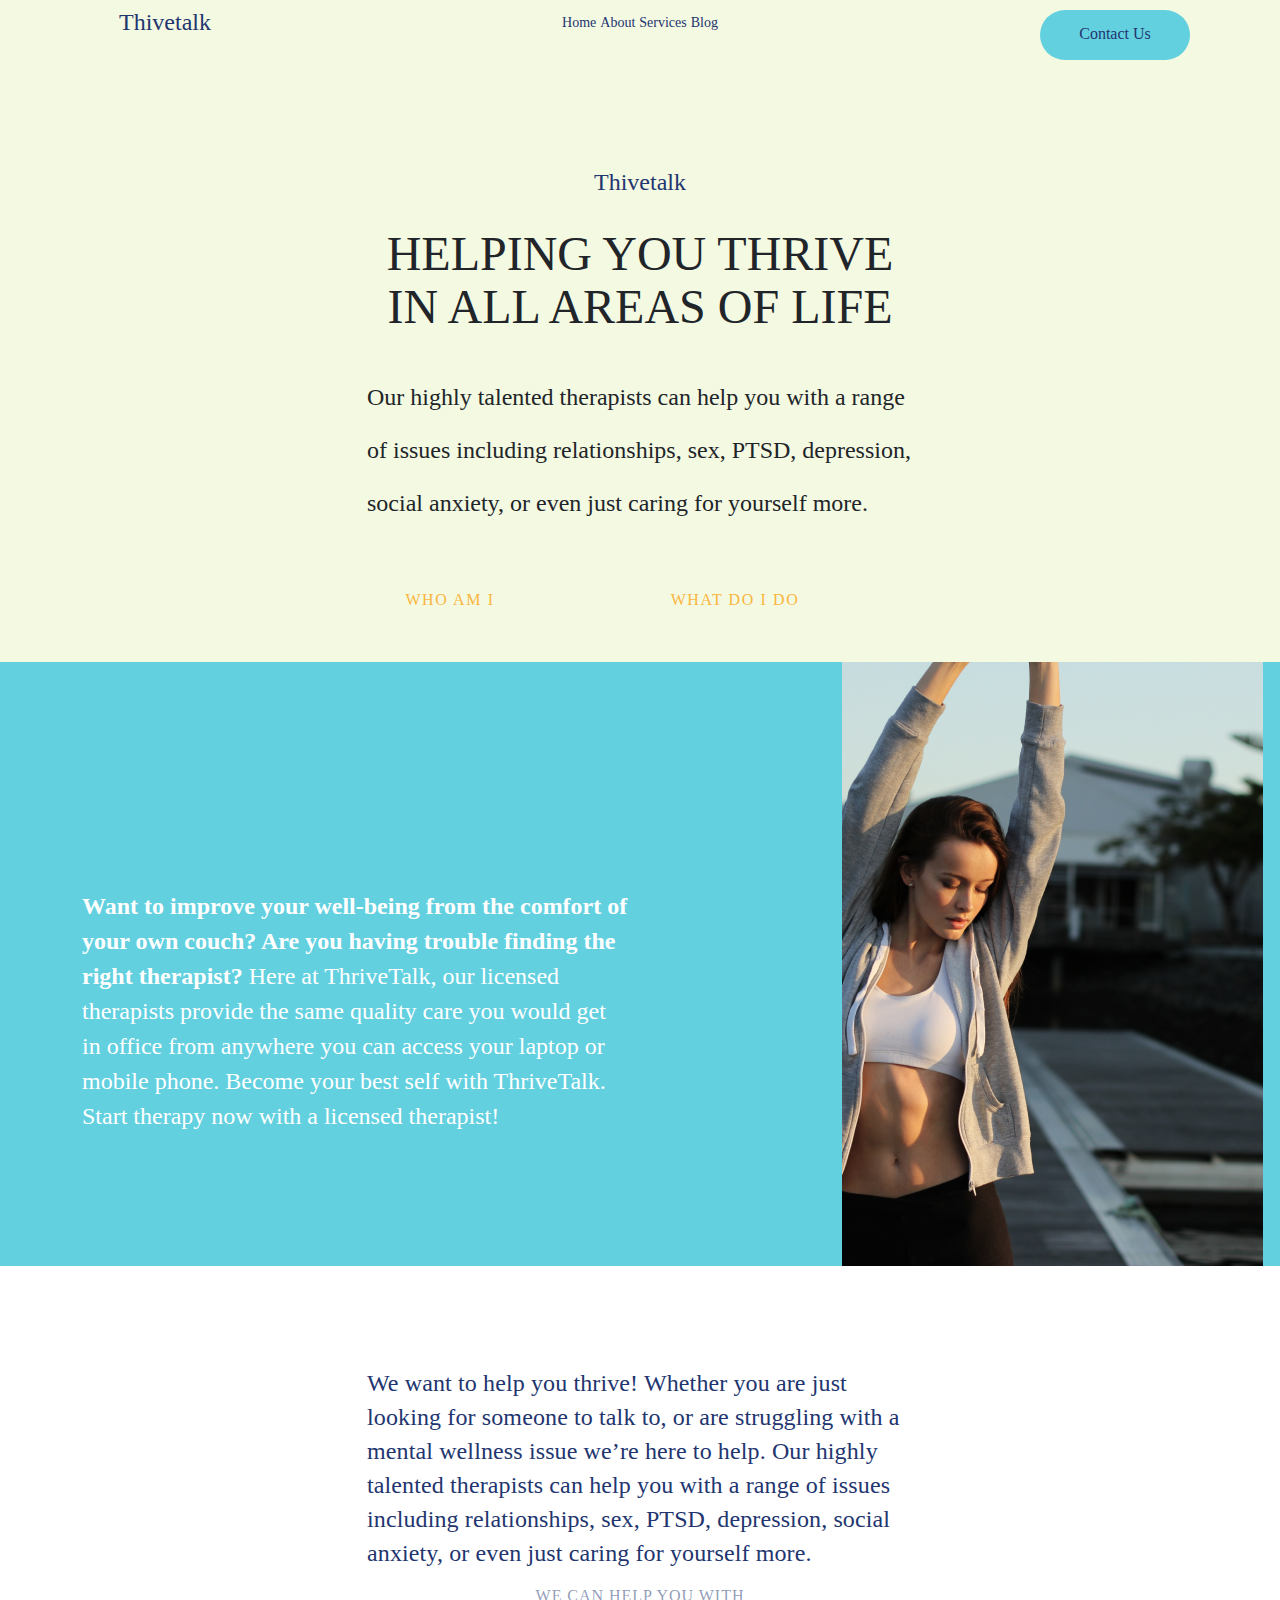
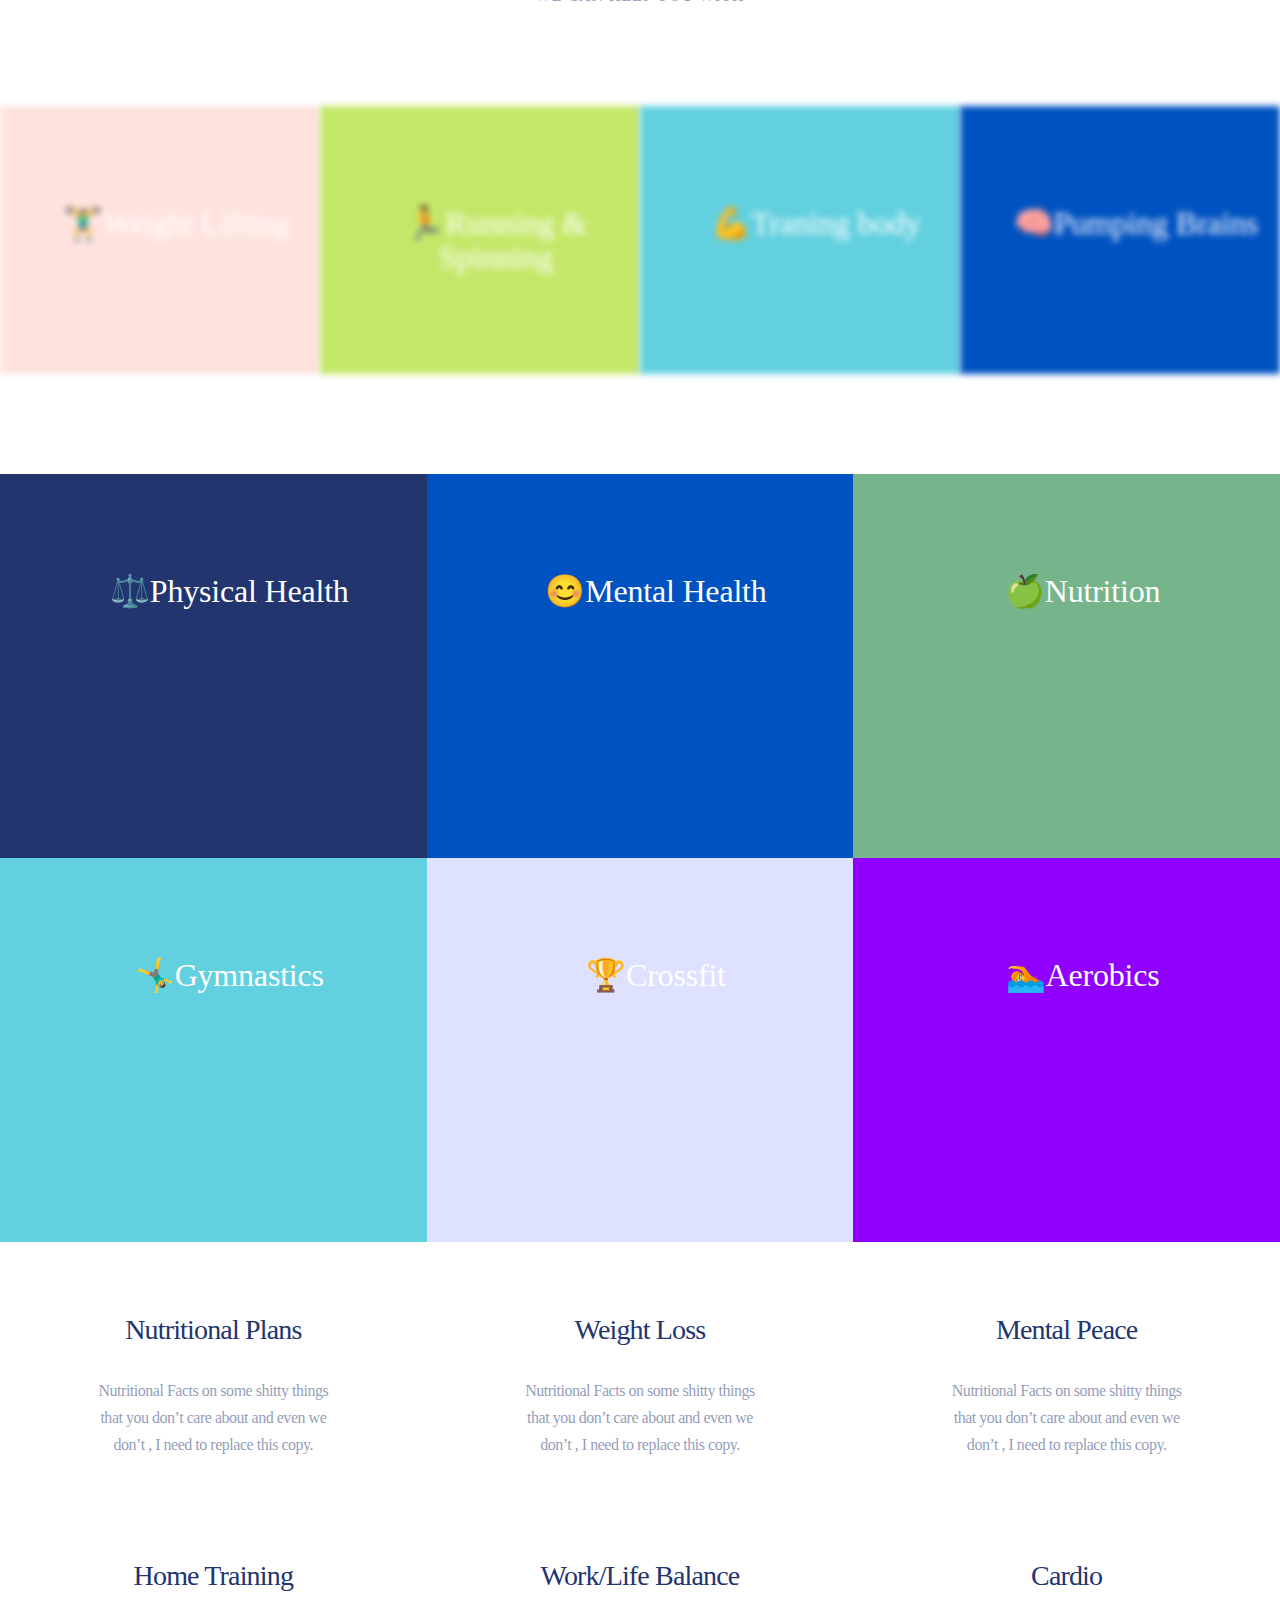
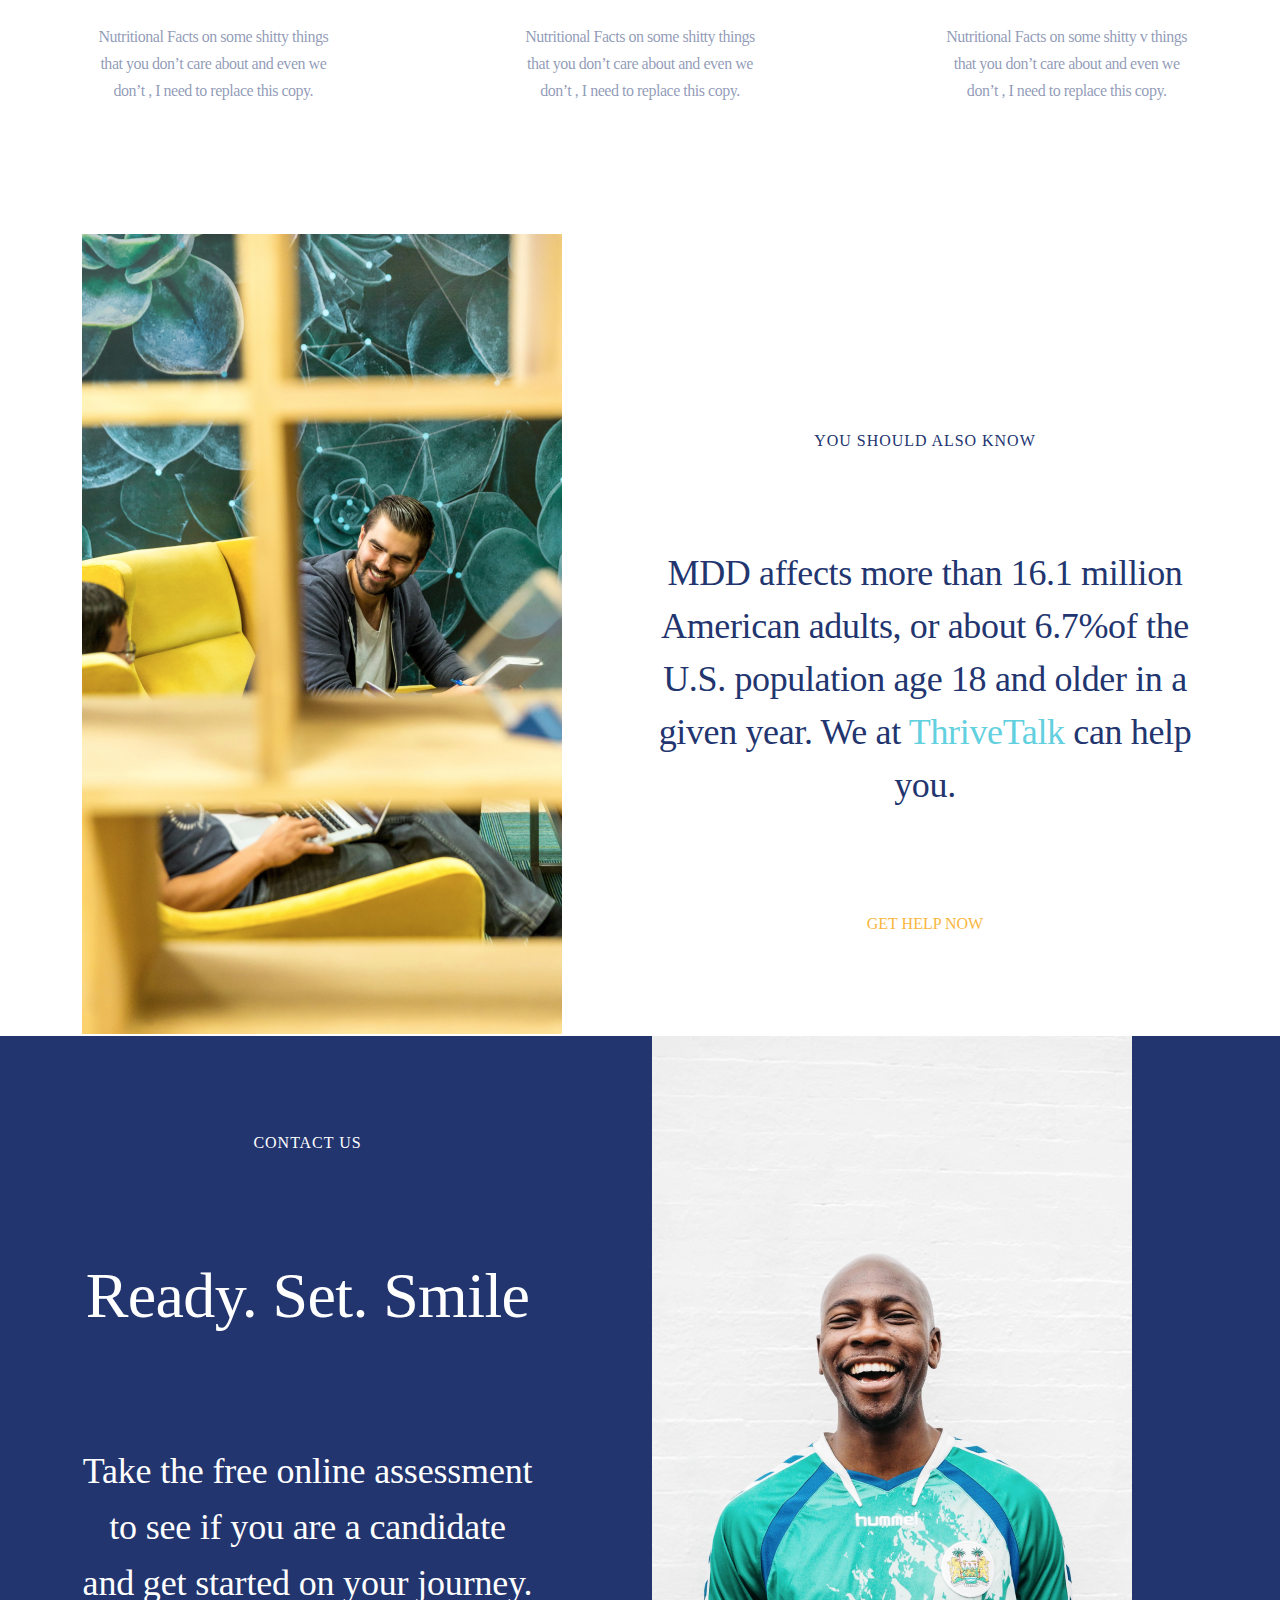
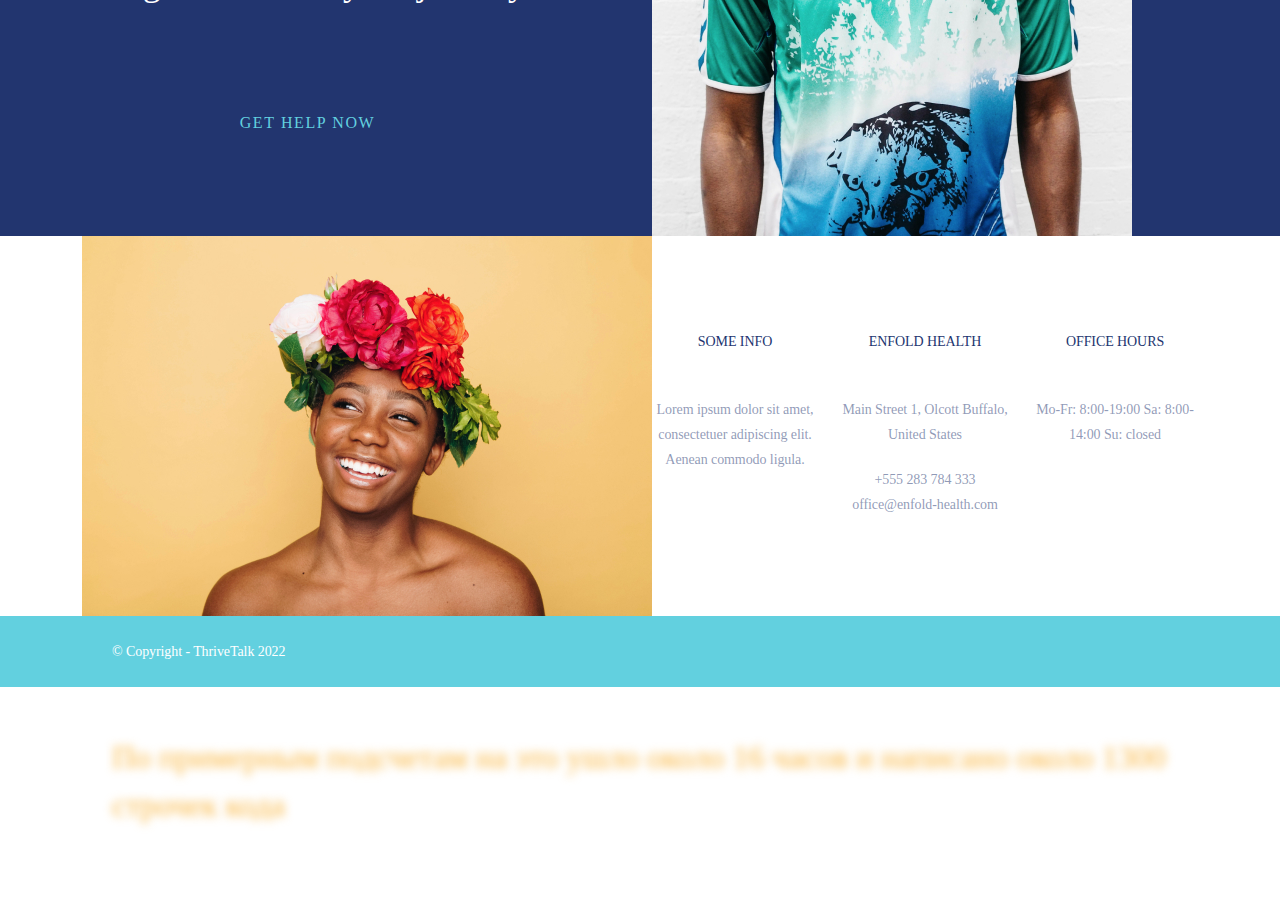
==== commit 6dd10a06: "Закончил сайт с итогом работы" ====
--- a/My_site_1/src/index.html
+++ b/My_site_1/src/index.html
@@ -271,6 +271,11 @@
                 <p class="g13">©  Copyright - ThriveTalk  2022</p>
             </div>
         </div>
+        <div class="section">
+            <div class="container">
+                <p class="my-words">По примерным подсчетам на это ушло около 16 часов и написано около 1300 строчек кода</p>
+            </div>
+        </div>
         <script src="" async defer></script>
     </body>
 </html>--- a/My_site_1/src/css/main.css
+++ b/My_site_1/src/css/main.css
@@ -447,3 +447,21 @@
 .s5 {
   background-color: #62d0df;
 }
+.my-words {
+  color: #F9B640;
+  -webkit-filter: blur(5px);
+          filter: blur(5px);
+  /* Размытие изображения */
+  -webkit-transition: 0.5s;
+  transition: 0.5s;
+  /* Время перехода */
+  padding: 30px;
+  font-size: 32px;
+  font-family: 'Comic Sans MS';
+}
+.my-words:hover {
+  -webkit-filter: blur(0px);
+          filter: blur(0px);
+  -webkit-transition: 0.5s;
+  transition: 0.5s;
+}
